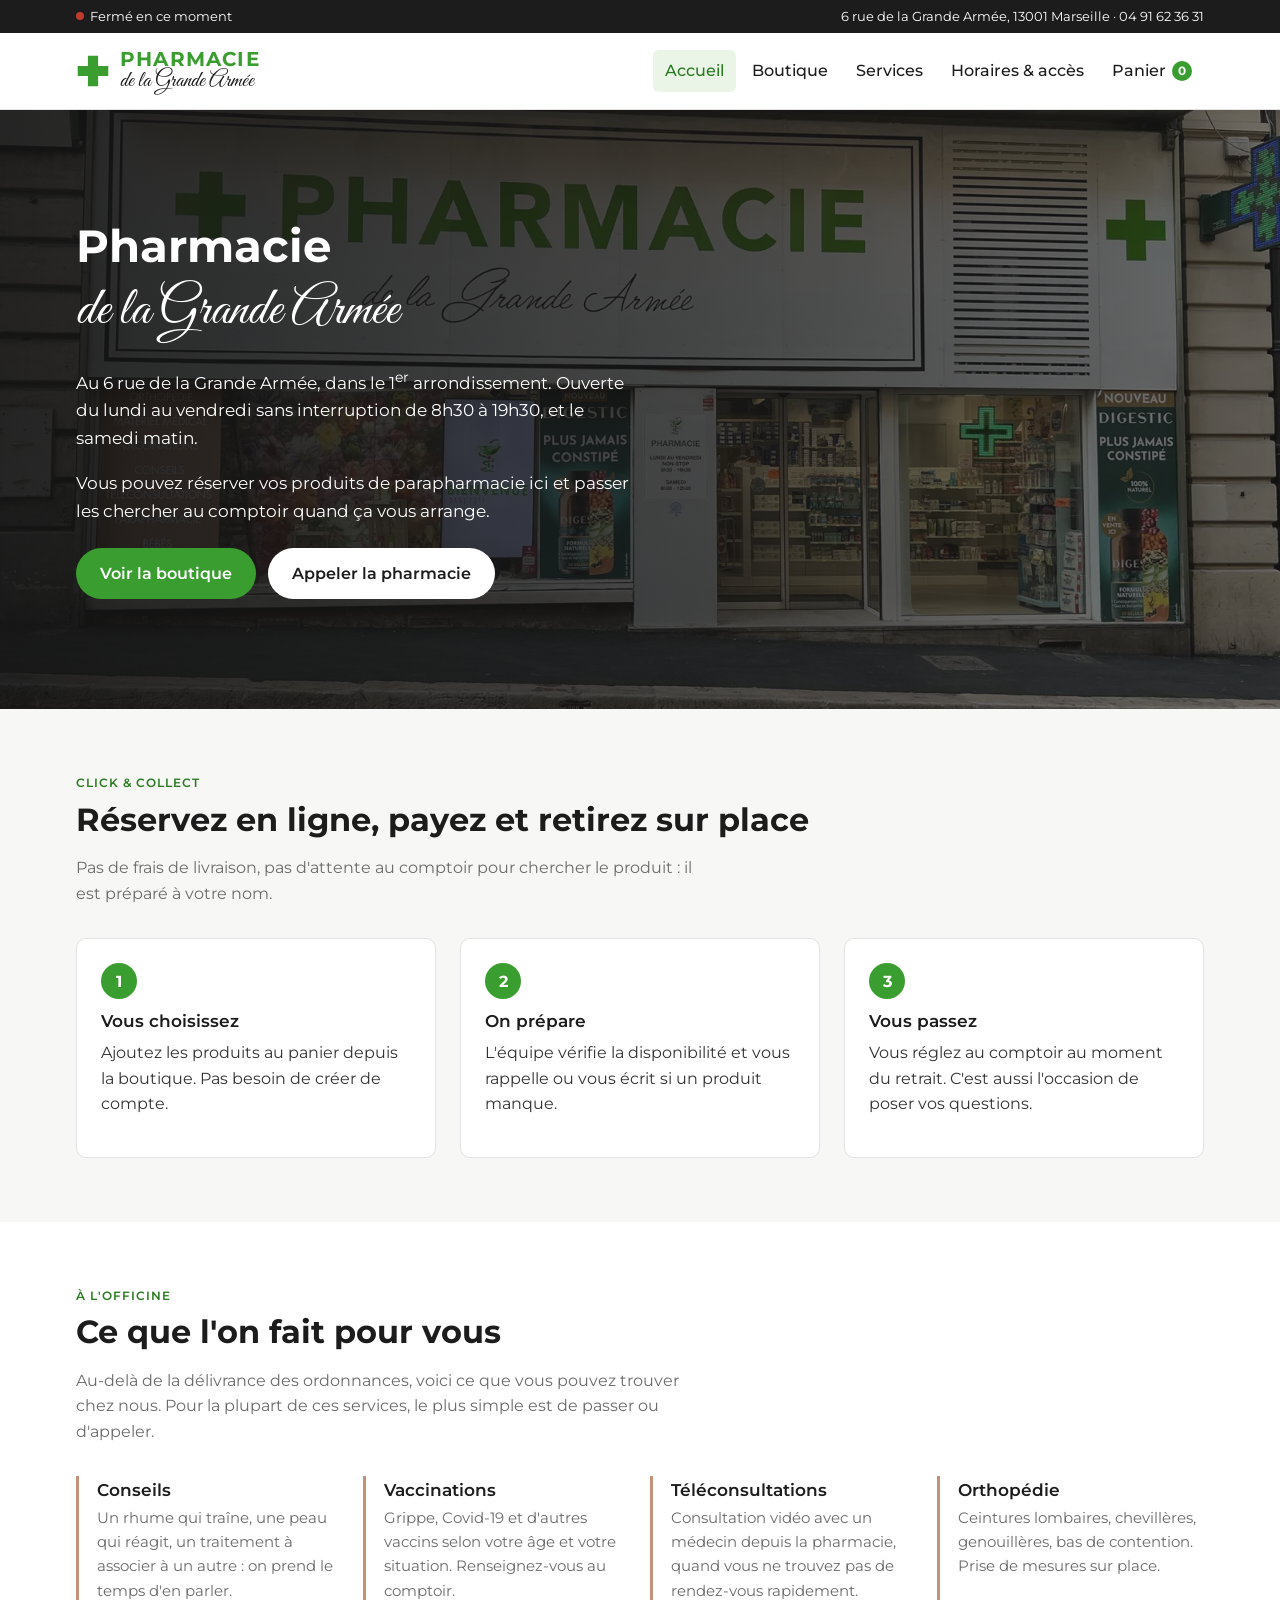
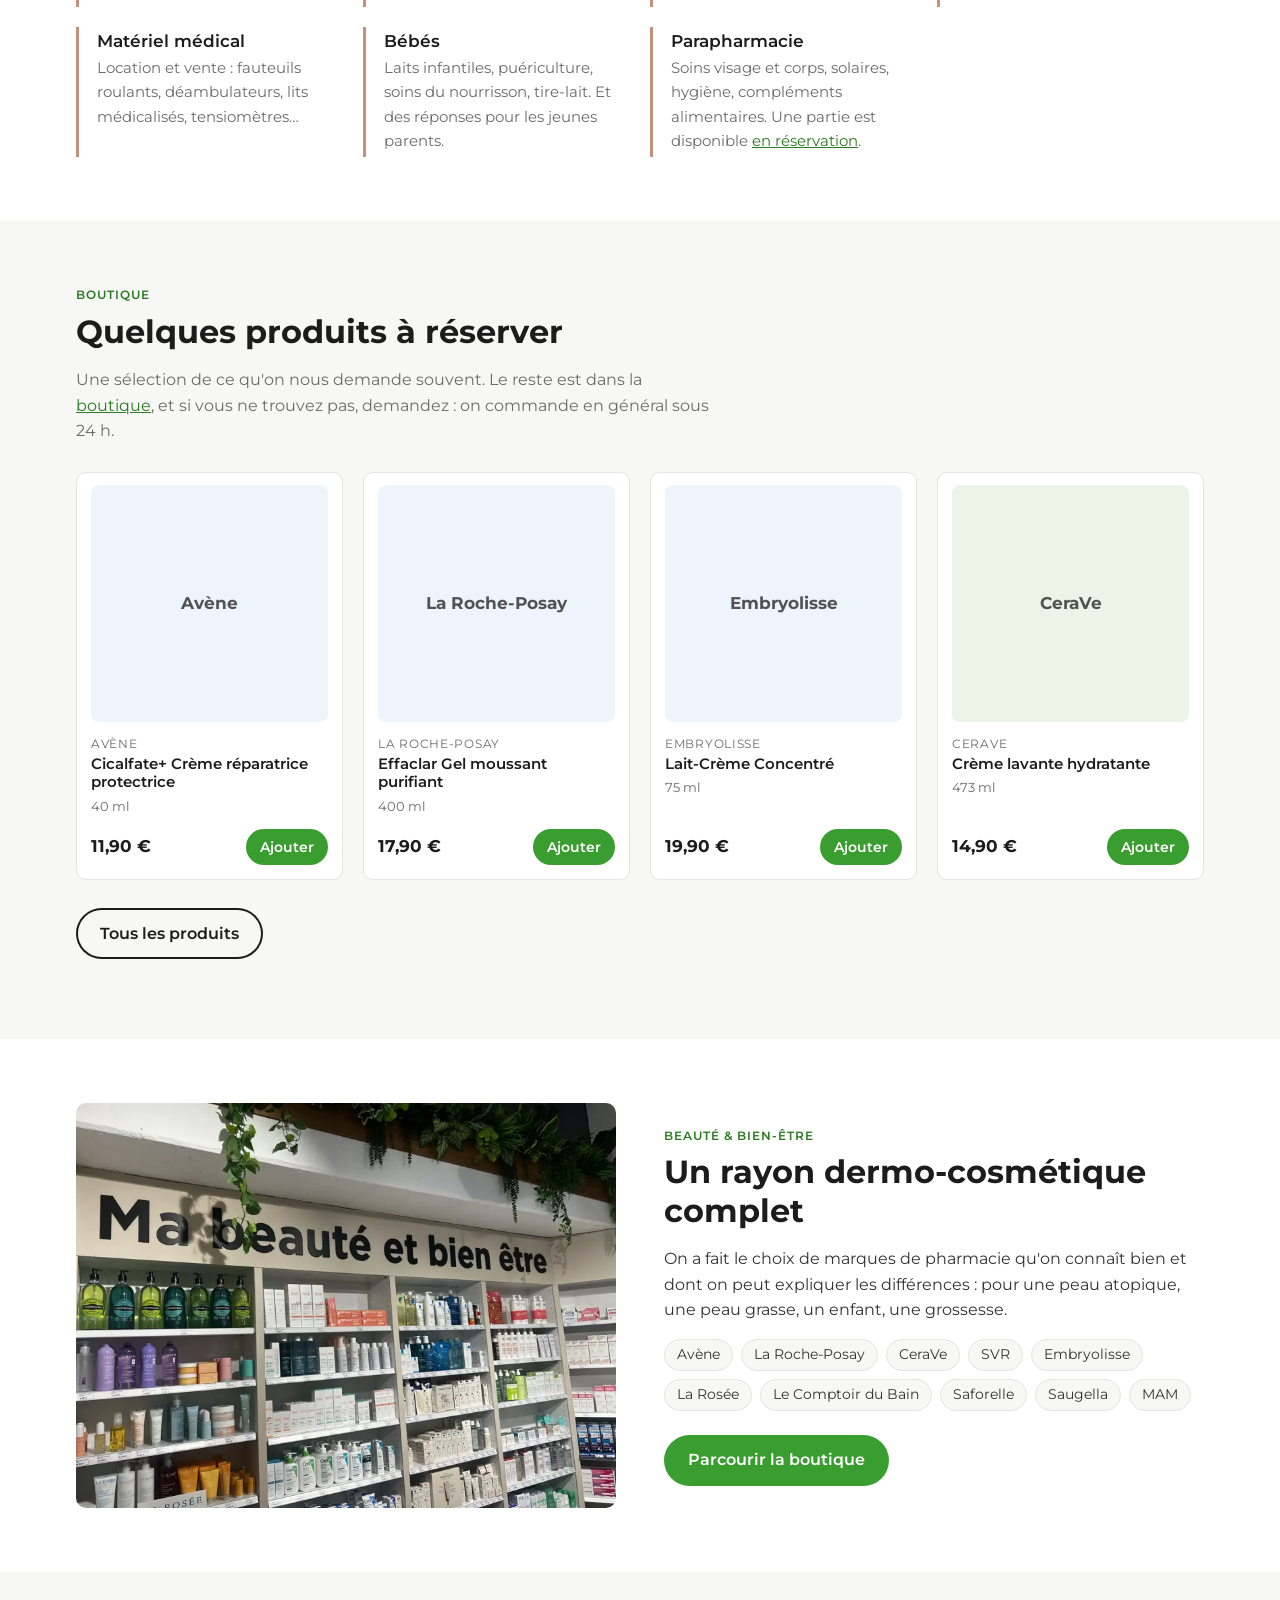
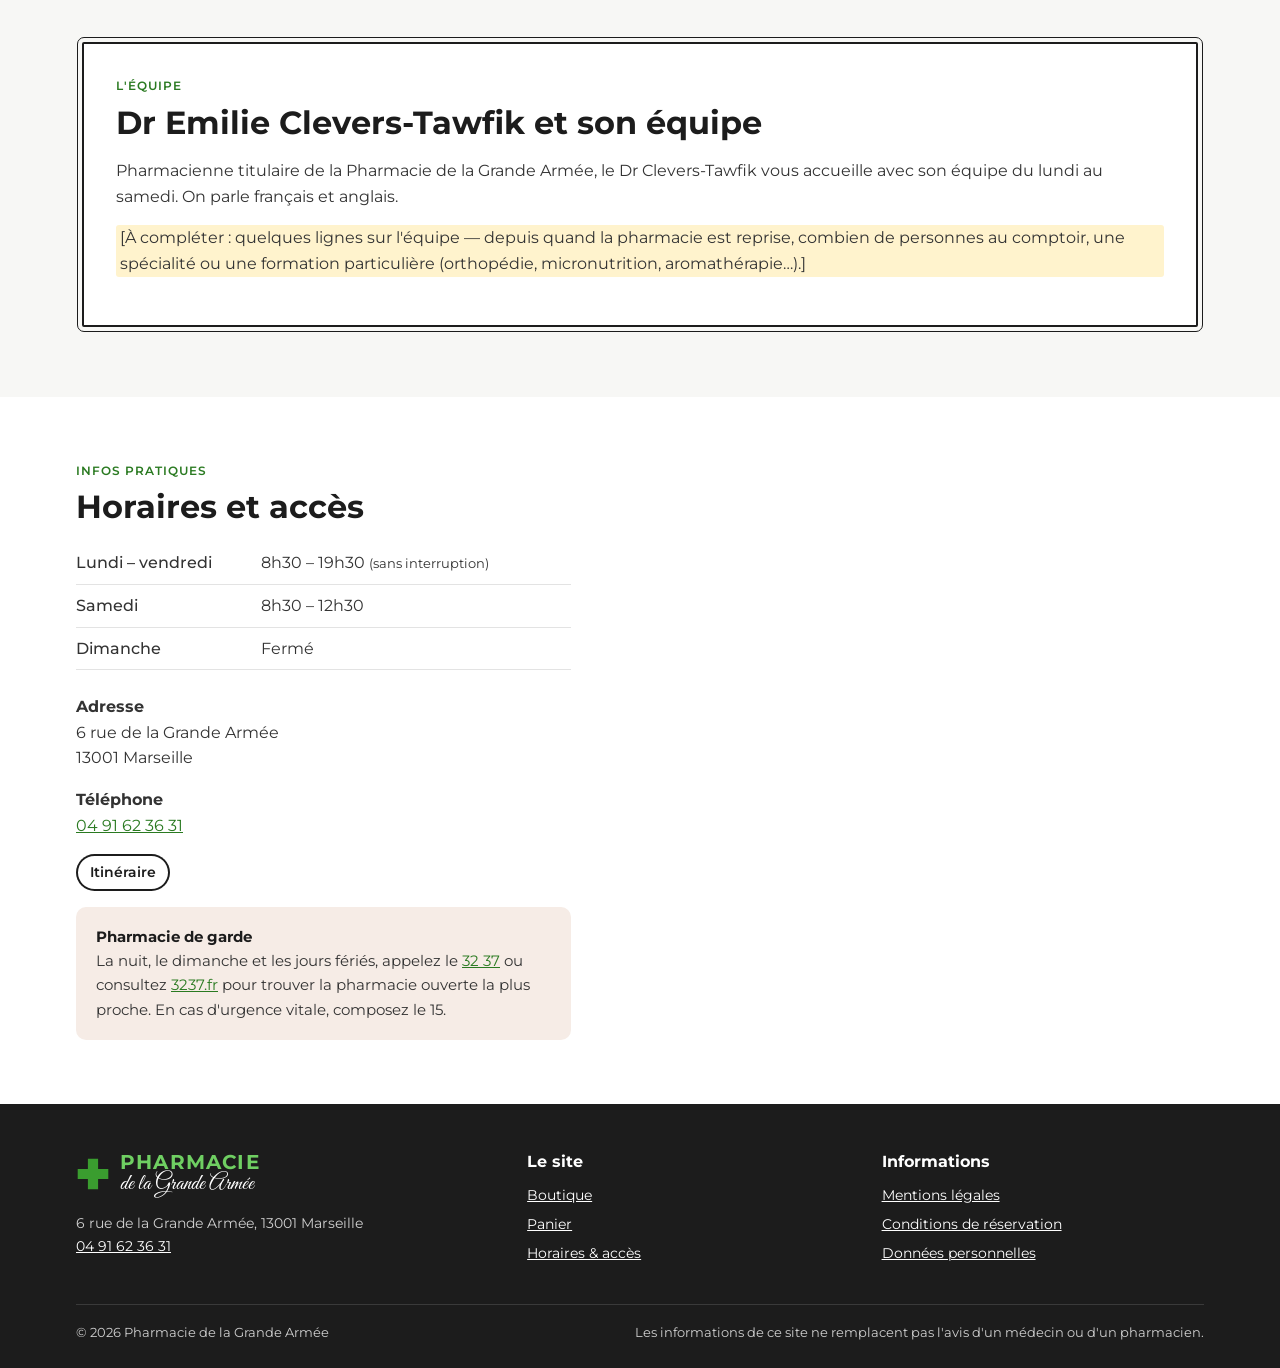
==== index.html @ 56bdc5b2 "Site de la Pharmacie de la Grande Armée : vitrine, boutique click & collect, SEO local Co-Authored-B" ====
<!doctype html>
<html lang="fr">
<head>
  <meta charset="utf-8">
  <meta name="viewport" content="width=device-width, initial-scale=1">
  <title>Pharmacie de la Grande Armée – Marseille 1er | Parapharmacie, conseils, vaccinations</title>
  <meta name="description" content="Pharmacie de la Grande Armée, 6 rue de la Grande Armée, 13001 Marseille. Ouverte du lundi au vendredi de 8h30 à 19h30 sans interruption, le samedi de 8h30 à 12h30. Parapharmacie en click & collect, vaccinations, orthopédie, téléconsultation.">
  <link rel="canonical" href="https://www.pharmacie-grande-armee-marseille.fr/">
  <meta property="og:type" content="website">
  <meta property="og:locale" content="fr_FR">
  <meta property="og:title" content="Pharmacie de la Grande Armée – Marseille 1er">
  <meta property="og:description" content="Votre pharmacie au 6 rue de la Grande Armée. Réservez vos produits en ligne, retirez-les au comptoir.">
  <meta property="og:image" content="https://www.pharmacie-grande-armee-marseille.fr/assets/img/facade-jour.jpg">
  <meta property="og:url" content="https://www.pharmacie-grande-armee-marseille.fr/">
  <meta name="theme-color" content="#3a9d2f">
  <link rel="icon" href="favicon.svg" type="image/svg+xml">
  <link rel="apple-touch-icon" href="apple-touch-icon.png">
  <link rel="manifest" href="site.webmanifest">
  <link rel="preconnect" href="https://fonts.googleapis.com">
  <link rel="preconnect" href="https://fonts.gstatic.com" crossorigin>
  <link href="https://fonts.googleapis.com/css2?family=Great+Vibes&family=Montserrat:wght@400;500;600;700&display=swap" rel="stylesheet">
  <link rel="stylesheet" href="assets/css/style.css">

  <script type="application/ld+json">
  {
    "@context": "https://schema.org",
    "@type": "Pharmacy",
    "@id": "https://www.pharmacie-grande-armee-marseille.fr/#pharmacie",
    "name": "Pharmacie de la Grande Armée",
    "url": "https://www.pharmacie-grande-armee-marseille.fr/",
    "image": "https://www.pharmacie-grande-armee-marseille.fr/assets/img/facade-jour.jpg",
    "logo": "https://www.pharmacie-grande-armee-marseille.fr/assets/img/icone-512.png",
    "telephone": "+33491623631",
    "address": {
      "@type": "PostalAddress",
      "streetAddress": "6 rue de la Grande Armée",
      "postalCode": "13001",
      "addressLocality": "Marseille",
      "addressRegion": "Provence-Alpes-Côte d'Azur",
      "addressCountry": "FR"
    },
    "openingHoursSpecification": [
      { "@type": "OpeningHoursSpecification", "dayOfWeek": ["Monday","Tuesday","Wednesday","Thursday","Friday"], "opens": "08:30", "closes": "19:30" },
      { "@type": "OpeningHoursSpecification", "dayOfWeek": "Saturday", "opens": "08:30", "closes": "12:30" }
    ],
    "availableService": [
      { "@type": "MedicalProcedure", "name": "Vaccination" },
      { "@type": "MedicalProcedure", "name": "Téléconsultation" }
    ],
    "knowsLanguage": ["fr", "en"],
    "priceRange": "€"
  }
  </script>
</head>
<body>
<a class="lien-evitement" href="#contenu">Aller au contenu</a>

<div class="bandeau-info">
  <div class="conteneur">
    <span class="statut" data-statut>Lun–ven 8h30–19h30 · sam 8h30–12h30</span>
    <span>6 rue de la Grande Armée, 13001 Marseille · <a href="tel:+33491623631">04 91 62 36 31</a></span>
  </div>
</div>

<header class="entete">
  <div class="conteneur">
    <a class="logo" href="./" aria-label="Pharmacie de la Grande Armée, accueil">
      <img class="logo-croix" src="assets/img/croix.svg" alt="" width="34" height="34">
      <span class="logo-texte"><strong>PHARMACIE</strong><em>de la Grande Armée</em></span>
    </a>
    <button class="menu-bouton" type="button" aria-controls="nav-principale" aria-expanded="false"><span></span><span></span><span></span><span class="sr-only">Menu</span></button>
    <nav class="nav" id="nav-principale" aria-label="Navigation principale">
      <ul>
        <li><a href="./" aria-current="page">Accueil</a></li>
        <li><a href="boutique.html">Boutique</a></li>
        <li><a href="./#services">Services</a></li>
        <li><a href="./#infos">Horaires &amp; accès</a></li>
        <li><a class="lien-panier" href="panier.html">Panier <span class="compteur" data-compteur hidden>0</span></a></li>
      </ul>
    </nav>
  </div>
</header>

<main id="contenu">

  <section class="heros">
    <picture>
      <source srcset="assets/img/facade-jour-800.webp 800w, assets/img/facade-jour.webp 1600w" type="image/webp" sizes="100vw">
      <img src="assets/img/facade-jour.jpg" alt="" width="1600" height="1200" fetchpriority="high">
    </picture>
    <div class="conteneur">
      <h1>Pharmacie <span class="script">de la Grande Armée</span></h1>
      <p>Au 6 rue de la Grande Armée, dans le 1<sup>er</sup> arrondissement. Ouverte du lundi au vendredi sans interruption de 8h30 à 19h30, et le samedi matin.</p>
      <p>Vous pouvez réserver vos produits de parapharmacie ici et passer les chercher au comptoir quand ça vous arrange.</p>
      <div class="actions">
        <a class="btn" href="boutique.html">Voir la boutique</a>
        <a class="btn btn-clair" href="tel:+33491623631">Appeler la pharmacie</a>
      </div>
    </div>
  </section>

  <section class="section section-douce" aria-labelledby="titre-cc">
    <div class="conteneur">
      <p class="surtitre">Click &amp; collect</p>
      <h2 id="titre-cc">Réservez en ligne, payez et retirez sur place</h2>
      <p class="intro">Pas de frais de livraison, pas d'attente au comptoir pour chercher le produit : il est préparé à votre nom.</p>
      <div class="etapes">
        <div class="etape">
          <h3>Vous choisissez</h3>
          <p>Ajoutez les produits au panier depuis la boutique. Pas besoin de créer de compte.</p>
        </div>
        <div class="etape">
          <h3>On prépare</h3>
          <p>L'équipe vérifie la disponibilité et vous rappelle ou vous écrit si un produit manque.</p>
        </div>
        <div class="etape">
          <h3>Vous passez</h3>
          <p>Vous réglez au comptoir au moment du retrait. C'est aussi l'occasion de poser vos questions.</p>
        </div>
      </div>
    </div>
  </section>

  <section class="section" id="services" aria-labelledby="titre-services">
    <div class="conteneur">
      <p class="surtitre">À l'officine</p>
      <h2 id="titre-services">Ce que l'on fait pour vous</h2>
      <p class="intro">Au-delà de la délivrance des ordonnances, voici ce que vous pouvez trouver chez nous. Pour la plupart de ces services, le plus simple est de passer ou d'appeler.</p>
      <div class="services">
        <div class="service">
          <h3>Conseils</h3>
          <p>Un rhume qui traîne, une peau qui réagit, un traitement à associer à un autre : on prend le temps d'en parler.</p>
        </div>
        <div class="service">
          <h3>Vaccinations</h3>
          <p>Grippe, Covid-19 et d'autres vaccins selon votre âge et votre situation. Renseignez-vous au comptoir.</p>
        </div>
        <div class="service">
          <h3>Téléconsultations</h3>
          <p>Consultation vidéo avec un médecin depuis la pharmacie, quand vous ne trouvez pas de rendez-vous rapidement.</p>
        </div>
        <div class="service">
          <h3>Orthopédie</h3>
          <p>Ceintures lombaires, chevillères, genouillères, bas de contention. Prise de mesures sur place.</p>
        </div>
        <div class="service">
          <h3>Matériel médical</h3>
          <p>Location et vente : fauteuils roulants, déambulateurs, lits médicalisés, tensiomètres…</p>
        </div>
        <div class="service">
          <h3>Bébés</h3>
          <p>Laits infantiles, puériculture, soins du nourrisson, tire-lait. Et des réponses pour les jeunes parents.</p>
        </div>
        <div class="service">
          <h3>Parapharmacie</h3>
          <p>Soins visage et corps, solaires, hygiène, compléments alimentaires. Une partie est disponible <a href="boutique.html">en réservation</a>.</p>
        </div>
      </div>
    </div>
  </section>

  <section class="section section-douce" aria-labelledby="titre-phares">
    <div class="conteneur">
      <p class="surtitre">Boutique</p>
      <h2 id="titre-phares">Quelques produits à réserver</h2>
      <p class="intro">Une sélection de ce qu'on nous demande souvent. Le reste est dans la <a href="boutique.html">boutique</a>, et si vous ne trouvez pas, demandez : on commande en général sous 24 h.</p>
      <div class="grille-produits" id="produits-phares" style="margin-top:28px"></div>
      <p style="margin-top:28px"><a class="btn btn-contour" href="boutique.html">Tous les produits</a></p>
    </div>
  </section>

  <section class="section" aria-labelledby="titre-beaute">
    <div class="conteneur duo">
      <picture>
        <source srcset="assets/img/rayon-beaute-800.webp 800w, assets/img/rayon-beaute.webp 1600w" type="image/webp" sizes="(max-width: 820px) 100vw, 560px">
        <img src="assets/img/rayon-beaute-800.jpg" alt="Le rayon « Ma beauté et bien-être » de la pharmacie, avec les gammes Avène, La Roche-Posay, CeraVe et SVR" width="800" height="600" loading="lazy">
      </picture>
      <div>
        <p class="surtitre">Beauté &amp; bien-être</p>
        <h2 id="titre-beaute">Un rayon dermo-cosmétique complet</h2>
        <p>On a fait le choix de marques de pharmacie qu'on connaît bien et dont on peut expliquer les différences : pour une peau atopique, une peau grasse, un enfant, une grossesse.</p>
        <ul class="marques">
          <li>Avène</li><li>La Roche-Posay</li><li>CeraVe</li><li>SVR</li><li>Embryolisse</li><li>La Rosée</li><li>Le Comptoir du Bain</li><li>Saforelle</li><li>Saugella</li><li>MAM</li>
        </ul>
        <a class="btn" href="boutique.html">Parcourir la boutique</a>
      </div>
    </div>
  </section>

  <section class="section section-douce" aria-labelledby="titre-equipe">
    <div class="conteneur">
      <div class="cadre">
        <p class="surtitre">L'équipe</p>
        <h2 id="titre-equipe">Dr Emilie Clevers-Tawfik et son équipe</h2>
        <p>Pharmacienne titulaire de la Pharmacie de la Grande Armée, le Dr Clevers-Tawfik vous accueille avec son équipe du lundi au samedi. On parle français et anglais.</p>
        <p class="a-completer">[À compléter : quelques lignes sur l'équipe — depuis quand la pharmacie est reprise, combien de personnes au comptoir, une spécialité ou une formation particulière (orthopédie, micronutrition, aromathérapie…).]</p>
      </div>
    </div>
  </section>

  <section class="section" id="infos" aria-labelledby="titre-infos">
    <div class="conteneur infos">
      <div>
        <p class="surtitre">Infos pratiques</p>
        <h2 id="titre-infos">Horaires et accès</h2>
        <table class="horaires">
          <caption class="sr-only">Horaires d'ouverture</caption>
          <tbody>
            <tr><th scope="row">Lundi – vendredi</th><td>8h30 – 19h30 <small>(sans interruption)</small></td></tr>
            <tr><th scope="row">Samedi</th><td>8h30 – 12h30</td></tr>
            <tr><th scope="row">Dimanche</th><td>Fermé</td></tr>
          </tbody>
        </table>
        <p><strong>Adresse</strong><br>6 rue de la Grande Armée<br>13001 Marseille</p>
        <p><strong>Téléphone</strong><br><a href="tel:+33491623631">04 91 62 36 31</a></p>
        <p><a class="btn btn-contour btn-petit" href="https://www.google.com/maps/dir/?api=1&amp;destination=Pharmacie+de+la+Grande+Arm%C3%A9e%2C+6+rue+de+la+Grande+Arm%C3%A9e%2C+13001+Marseille" target="_blank" rel="noopener">Itinéraire</a></p>
        <div class="encart">
          <strong>Pharmacie de garde</strong><br>
          La nuit, le dimanche et les jours fériés, appelez le <a href="tel:3237">32 37</a> ou consultez <a href="https://www.3237.fr" target="_blank" rel="noopener">3237.fr</a> pour trouver la pharmacie ouverte la plus proche. En cas d'urgence vitale, composez le 15.
        </div>
      </div>
      <iframe class="carte-plan" title="Plan d'accès à la Pharmacie de la Grande Armée" loading="lazy" referrerpolicy="no-referrer-when-downgrade"
        src="https://www.google.com/maps?q=6+rue+de+la+Grande+Arm%C3%A9e,+13001+Marseille&amp;output=embed"></iframe>
    </div>
  </section>

</main>

<footer class="pied">
  <div class="conteneur">
    <div class="grille">
      <div>
        <a class="logo" href="./"><img class="logo-croix" src="assets/img/croix.svg" alt="" width="34" height="34"><span class="logo-texte"><strong>PHARMACIE</strong><em>de la Grande Armée</em></span></a>
        <p style="margin-top:16px">6 rue de la Grande Armée, 13001 Marseille<br><a href="tel:+33491623631">04 91 62 36 31</a></p>
      </div>
      <div>
        <h2>Le site</h2>
        <ul>
          <li><a href="boutique.html">Boutique</a></li>
          <li><a href="panier.html">Panier</a></li>
          <li><a href="./#infos">Horaires &amp; accès</a></li>
        </ul>
      </div>
      <div>
        <h2>Informations</h2>
        <ul>
          <li><a href="mentions-legales.html">Mentions légales</a></li>
          <li><a href="cgv.html">Conditions de réservation</a></li>
          <li><a href="confidentialite.html">Données personnelles</a></li>
        </ul>
      </div>
    </div>
    <div class="bas">
      <span>© <span data-annee>2026</span> Pharmacie de la Grande Armée</span>
      <span>Les informations de ce site ne remplacent pas l'avis d'un médecin ou d'un pharmacien.</span>
    </div>
  </div>
</footer>

<script src="assets/js/config.js"></script>
<script src="assets/js/products.js"></script>
<script src="assets/js/main.js"></script>
</body>
</html>
---- assets/css/style.css ----
/* Pharmacie de la Grande Armée — feuille de style
   Couleurs reprises de l'enseigne : vert croix, blanc, filet noir, panneau terracotta de la vitrine. */

:root {
  --vert: #3a9d2f;
  --vert-fonce: #2a7a21;
  --vert-clair: #eaf5e7;
  --terracotta: #c4917a;
  --terracotta-clair: #f6ece6;
  --encre: #1c1c1c;
  --texte: #333;
  --gris: #6b6b6b;
  --ligne: #e3e3e3;
  --fond: #fff;
  --fond-doux: #f7f7f5;
  --rayon: 10px;
  --largeur: 1160px;
  --police: "Montserrat", system-ui, -apple-system, "Segoe UI", Roboto, sans-serif;
  --script: "Great Vibes", "Brush Script MT", cursive;
}

*, *::before, *::after { box-sizing: border-box; }
html { scroll-behavior: smooth; }
body {
  margin: 0;
  font-family: var(--police);
  color: var(--texte);
  background: var(--fond);
  line-height: 1.6;
  font-size: 16px;
  -webkit-font-smoothing: antialiased;
}
img { max-width: 100%; height: auto; display: block; }
a { color: var(--vert-fonce); }
h1, h2, h3 { color: var(--encre); line-height: 1.2; margin: 0 0 .5em; }
h1 { font-size: clamp(1.8rem, 4vw, 2.8rem); font-weight: 700; }
h2 { font-size: clamp(1.4rem, 3vw, 2rem); font-weight: 700; }
h3 { font-size: 1.05rem; font-weight: 600; }
p { margin: 0 0 1em; }

.conteneur { max-width: var(--largeur); margin: 0 auto; padding: 0 16px; }
.section { padding: 64px 0; }
.section-douce { background: var(--fond-doux); }
.surtitre { color: var(--vert-fonce); font-weight: 600; text-transform: uppercase; letter-spacing: .08em; font-size: .78rem; margin-bottom: .6em; }
.intro { max-width: 640px; color: var(--gris); }
.sr-only { position: absolute; width: 1px; height: 1px; overflow: hidden; clip: rect(0 0 0 0); white-space: nowrap; }
.lien-evitement { position: absolute; left: -999px; top: 8px; background: var(--encre); color: #fff; padding: 8px 12px; z-index: 100; }
.lien-evitement:focus { left: 8px; }

/* Boutons */
.btn {
  display: inline-flex; align-items: center; justify-content: center; gap: .4em;
  background: var(--vert); color: #fff; border: 0; border-radius: 999px;
  padding: .8em 1.5em; font: inherit; font-weight: 600; text-decoration: none; cursor: pointer;
  transition: background .15s;
}
.btn:hover { background: var(--vert-fonce); }
.btn:disabled { opacity: .7; cursor: default; }
.btn-contour { background: transparent; color: var(--encre); box-shadow: inset 0 0 0 2px var(--encre); }
.btn-contour:hover { background: var(--encre); color: #fff; }
.btn-clair { background: #fff; color: var(--encre); }
.btn-clair:hover { background: var(--vert-clair); }
.btn-petit { padding: .5em 1em; font-size: .88rem; }
:focus-visible { outline: 3px solid var(--vert); outline-offset: 2px; }

/* En-tête */
.bandeau-info { background: var(--encre); color: #fff; font-size: .82rem; }
.bandeau-info .conteneur { display: flex; flex-wrap: wrap; gap: 4px 20px; justify-content: space-between; padding-top: 6px; padding-bottom: 6px; }
.bandeau-info a { color: #fff; text-decoration: none; }
.statut::before { content: ""; display: inline-block; width: 8px; height: 8px; border-radius: 50%; background: #c0392b; margin-right: 6px; vertical-align: 1px; }
.statut.ouvert::before { background: #5fd35a; }

.entete { position: sticky; top: 0; z-index: 50; background: #fff; border-bottom: 1px solid var(--ligne); }
.entete .conteneur { display: flex; align-items: center; justify-content: space-between; gap: 16px; min-height: 76px; }
.logo { display: flex; align-items: center; gap: 10px; text-decoration: none; color: var(--encre); }
.logo-croix { width: 34px; height: 34px; flex: none; }
.logo-texte { display: flex; flex-direction: column; line-height: 1; }
.logo-texte strong { color: var(--vert); font-size: 1.25rem; letter-spacing: .06em; font-weight: 700; }
.logo-texte em { font-family: var(--script); font-style: normal; font-size: 1.35rem; color: var(--encre); margin-top: 2px; }

.nav ul { list-style: none; display: flex; gap: 4px; margin: 0; padding: 0; align-items: center; }
.nav a { display: block; padding: 8px 12px; text-decoration: none; color: var(--encre); font-weight: 500; border-radius: 6px; }
.nav a:hover, .nav a[aria-current="page"] { color: var(--vert-fonce); background: var(--vert-clair); }
.lien-panier { position: relative; display: inline-flex !important; align-items: center; gap: 6px; }
.compteur { background: var(--vert); color: #fff; border-radius: 999px; font-size: .72rem; font-weight: 700; min-width: 20px; height: 20px; padding: 0 6px; display: inline-flex; align-items: center; justify-content: center; }
.menu-bouton { display: none; background: none; border: 0; padding: 8px; cursor: pointer; }
.menu-bouton span { display: block; width: 24px; height: 2px; background: var(--encre); margin: 5px 0; }

@media (max-width: 820px) {
  .menu-bouton { display: block; }
  .nav { position: absolute; left: 0; right: 0; top: 100%; background: #fff; border-bottom: 1px solid var(--ligne); display: none; }
  .nav.ouverte { display: block; }
  .nav ul { flex-direction: column; align-items: stretch; padding: 8px 16px 16px; }
}

/* Héros */
.heros { position: relative; color: #fff; background: #222; overflow: hidden; }
.heros picture img { position: absolute; inset: 0; width: 100%; height: 100%; object-fit: cover; opacity: .5; }
.heros::after { content: ""; position: absolute; inset: 0; background: linear-gradient(90deg, rgba(20,20,20,.85) 0%, rgba(20,20,20,.55) 55%, rgba(20,20,20,.15) 100%); }
.heros .conteneur { z-index: 1; }
.heros .conteneur { position: relative; padding-top: 110px; padding-bottom: 110px; }
.heros h1 { color: #fff; max-width: 680px; }
.heros h1 .script { display: block; font-family: var(--script); font-weight: 400; font-size: 1.2em; margin-top: .1em; }
.heros p { max-width: 560px; font-size: 1.08rem; }
.heros .actions { display: flex; flex-wrap: wrap; gap: 12px; margin-top: 24px; }

/* Étapes click & collect */
.etapes { display: grid; grid-template-columns: repeat(3, 1fr); gap: 24px; counter-reset: etape; margin-top: 32px; }
.etape { background: #fff; border: 1px solid var(--ligne); border-radius: var(--rayon); padding: 24px; position: relative; }
.etape::before { counter-increment: etape; content: counter(etape); display: inline-flex; width: 36px; height: 36px; border-radius: 50%; background: var(--vert); color: #fff; font-weight: 700; align-items: center; justify-content: center; margin-bottom: 12px; }
@media (max-width: 760px) { .etapes { grid-template-columns: 1fr; } }

/* Services */
.services { display: grid; grid-template-columns: repeat(auto-fill, minmax(240px, 1fr)); gap: 20px; margin-top: 32px; }
.service { border-left: 3px solid var(--terracotta); padding: 4px 0 4px 18px; }
.service h3 { margin-bottom: .3em; }
.service p { color: var(--gris); font-size: .95rem; margin: 0; }

/* Cartes produit */
.grille-produits { display: grid; grid-template-columns: repeat(auto-fill, minmax(210px, 1fr)); gap: 20px; }
.carte-produit { background: #fff; border: 1px solid var(--ligne); border-radius: var(--rayon); display: flex; flex-direction: column; overflow: hidden; transition: box-shadow .15s; }
.carte-produit:hover { box-shadow: 0 6px 20px rgba(0,0,0,.07); }
.carte-lien { text-decoration: none; color: inherit; padding: 12px 14px 0; flex: 1; }
.carte-visuel { aspect-ratio: 1; border-radius: 8px; overflow: hidden; margin-bottom: 12px; background: var(--fond-doux); }
.carte-visuel img { width: 100%; height: 100%; object-fit: contain; }
.carte-marque { font-size: .75rem; text-transform: uppercase; letter-spacing: .06em; color: var(--gris); margin: 0 0 2px; }
.carte-nom { font-size: .95rem; margin: 0 0 4px; }
.carte-format { font-size: .82rem; color: var(--gris); margin: 0; }
.carte-bas { display: flex; align-items: center; justify-content: space-between; padding: 12px 14px 14px; gap: 8px; }
.prix { font-weight: 700; color: var(--encre); font-size: 1.05rem; }

.visuel-vide { width: 100%; height: 100%; display: flex; align-items: center; justify-content: center; text-align: center; padding: 12px; }
.visuel-vide span { font-weight: 700; font-size: 1.05rem; color: var(--encre); opacity: .75; }
.cat-visage { background: #eef4fb; }
.cat-corps { background: var(--vert-clair); }
.cat-cheveux { background: #f1eefa; }
.cat-solaire { background: #fff4e0; }
.cat-bebe { background: #fdeef2; }
.cat-intime { background: #f4f0ec; }
.cat-complements { background: #e7f2ef; }
.cat-tests { background: var(--terracotta-clair); }

/* Bloc photo + texte */
.duo { display: grid; grid-template-columns: 1fr 1fr; gap: 48px; align-items: center; }
.duo img { border-radius: var(--rayon); }
@media (max-width: 820px) { .duo { grid-template-columns: 1fr; gap: 24px; } }

.marques { display: flex; flex-wrap: wrap; gap: 8px; padding: 0; list-style: none; margin: 16px 0 24px; }
.marques li { background: var(--fond-doux); border: 1px solid var(--ligne); border-radius: 999px; padding: 4px 12px; font-size: .85rem; }

/* Cadre façon enseigne (double filet noir) */
.cadre { border: 2px solid var(--encre); outline: 1px solid var(--encre); outline-offset: 4px; padding: 32px; border-radius: 2px; background: #fff; margin: 6px; }

/* Infos pratiques */
.infos { display: grid; grid-template-columns: 1fr 1.2fr; gap: 40px; }
@media (max-width: 820px) { .infos { grid-template-columns: 1fr; } }
table.horaires { border-collapse: collapse; width: 100%; margin-bottom: 1.5em; }
table.horaires th, table.horaires td { text-align: left; padding: 8px 0; border-bottom: 1px solid var(--ligne); }
table.horaires th { font-weight: 500; }
.carte-plan { width: 100%; min-height: 360px; height: 100%; border: 0; border-radius: var(--rayon); }
.encart { background: var(--terracotta-clair); border-radius: var(--rayon); padding: 18px 20px; margin-top: 16px; font-size: .95rem; }
.encart strong { color: var(--encre); }

/* Boutique */
.outils-boutique { display: flex; flex-wrap: wrap; gap: 12px; align-items: center; margin-bottom: 20px; }
.outils-boutique input[type="search"], .outils-boutique select {
  font: inherit; padding: .6em .9em; border: 1px solid #ccc; border-radius: 8px; background: #fff;
}
.outils-boutique input[type="search"] { flex: 1 1 240px; }
.filtres { display: flex; flex-wrap: wrap; gap: 8px; margin-bottom: 24px; }
.filtre { font: inherit; font-size: .88rem; background: #fff; border: 1px solid #ccc; border-radius: 999px; padding: .4em 1em; cursor: pointer; }
.filtre[aria-pressed="true"] { background: var(--encre); color: #fff; border-color: var(--encre); }
.resultat-vide { color: var(--gris); padding: 40px 0; }

/* Fiche produit */
.fiche { display: grid; grid-template-columns: 1fr 1fr; gap: 48px; align-items: start; }
.fiche .carte-visuel { max-width: 460px; }
.fiche .prix { font-size: 1.6rem; }
.fil { font-size: .85rem; color: var(--gris); margin-bottom: 24px; }
.fil a { color: var(--gris); }
.qte { display: inline-flex; align-items: center; border: 1px solid #ccc; border-radius: 999px; overflow: hidden; }
.qte button { background: none; border: 0; width: 36px; height: 36px; font-size: 1.1rem; cursor: pointer; }
.qte input { width: 40px; text-align: center; border: 0; font: inherit; -moz-appearance: textfield; }
.qte input::-webkit-inner-spin-button { -webkit-appearance: none; }
.achat { display: flex; flex-wrap: wrap; gap: 12px; align-items: center; margin: 20px 0; }
@media (max-width: 760px) { .fiche { grid-template-columns: 1fr; gap: 24px; } }

/* Panier */
.panier { display: grid; grid-template-columns: 1.4fr 1fr; gap: 40px; align-items: start; }
@media (max-width: 900px) { .panier { grid-template-columns: 1fr; } }
.ligne-panier { display: grid; grid-template-columns: 64px 1fr auto; gap: 14px; align-items: center; padding: 14px 0; border-bottom: 1px solid var(--ligne); }
.ligne-panier .carte-visuel { margin: 0; width: 64px; }
.ligne-panier .visuel-vide span { font-size: .6rem; }
.ligne-panier h3 { font-size: .95rem; margin: 0; }
.ligne-panier .droite { text-align: right; display: flex; flex-direction: column; align-items: flex-end; gap: 6px; }
.lien-retirer { background: none; border: 0; color: var(--gris); font: inherit; font-size: .8rem; text-decoration: underline; cursor: pointer; padding: 0; }
.total { display: flex; justify-content: space-between; font-size: 1.2rem; font-weight: 700; padding: 18px 0; }
.boite { background: var(--fond-doux); border-radius: var(--rayon); padding: 24px; }
.formulaire label { display: block; font-weight: 500; font-size: .9rem; margin: 14px 0 4px; }
.formulaire input, .formulaire textarea, .formulaire select { width: 100%; font: inherit; padding: .65em .8em; border: 1px solid #ccc; border-radius: 8px; background: #fff; }
.formulaire .case { display: flex; gap: 10px; align-items: flex-start; font-weight: 400; font-size: .85rem; }
.formulaire .case input { width: auto; margin-top: 4px; }
.formulaire .btn { width: 100%; margin-top: 18px; }
.deux-colonnes { display: grid; grid-template-columns: 1fr 1fr; gap: 0 12px; }
@media (max-width: 480px) { .deux-colonnes { grid-template-columns: 1fr; } }
.message { border-radius: var(--rayon); padding: 18px 20px; margin-bottom: 20px; }
.message-ok { background: var(--vert-clair); border: 1px solid #bfe0b9; }
.message-erreur { background: #fdecea; border: 1px solid #f3c1bb; }
.note { font-size: .82rem; color: var(--gris); }

/* Pages de texte */
.texte { max-width: 760px; }
.texte h2 { font-size: 1.25rem; margin-top: 1.8em; }
.a-completer { background: #fff3cd; padding: 0 4px; border-radius: 3px; }

/* Pied de page */
.pied { background: var(--encre); color: #cfcfcf; padding: 48px 0 24px; font-size: .9rem; }
.pied a { color: #fff; }
.pied .grille { display: grid; grid-template-columns: 1.3fr 1fr 1fr; gap: 32px; }
.pied h2 { color: #fff; font-size: 1rem; margin-bottom: .8em; }
.pied ul { list-style: none; padding: 0; margin: 0; }
.pied li { margin-bottom: 6px; }
.pied .bas { border-top: 1px solid #3a3a3a; margin-top: 32px; padding-top: 18px; font-size: .8rem; display: flex; flex-wrap: wrap; justify-content: space-between; gap: 8px; }
.pied .logo-texte strong { color: #6fcf62; }
.pied .logo-texte em { color: #fff; }
@media (max-width: 760px) { .pied .grille { grid-template-columns: 1fr; } }
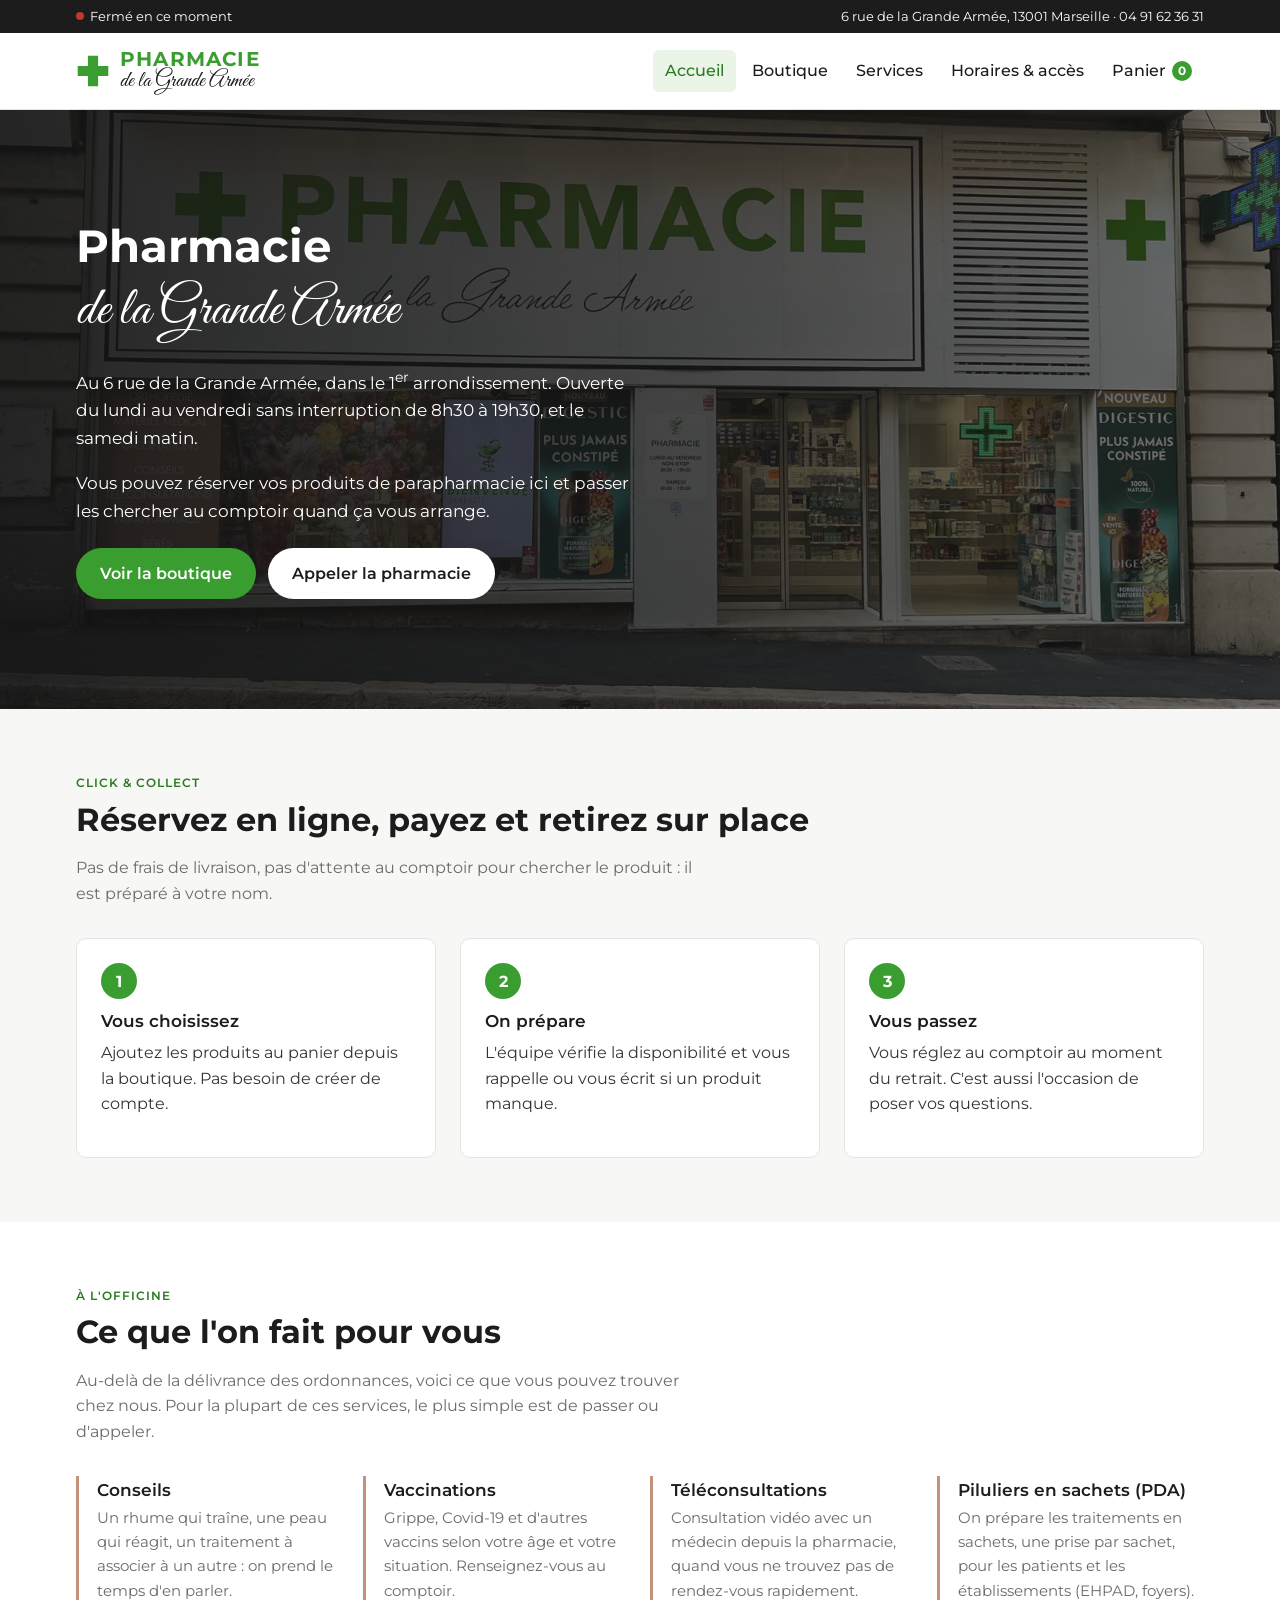
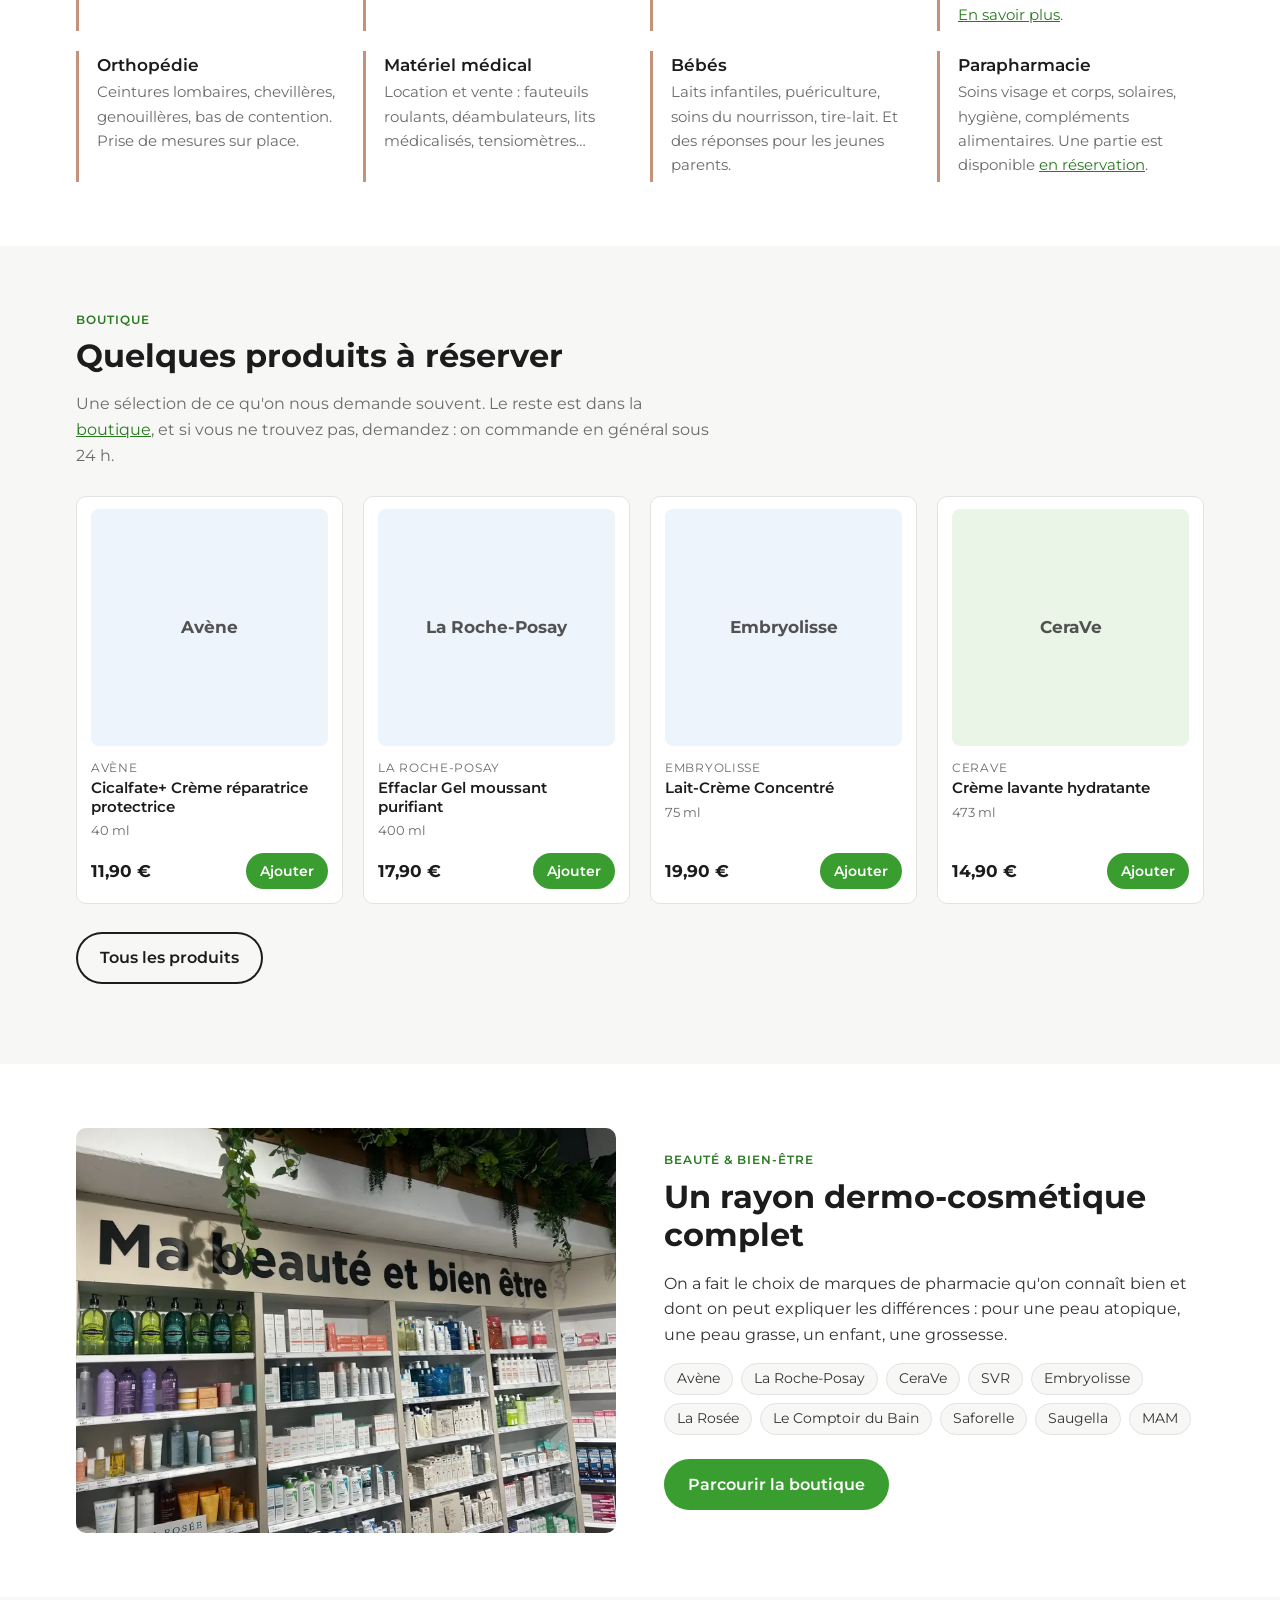
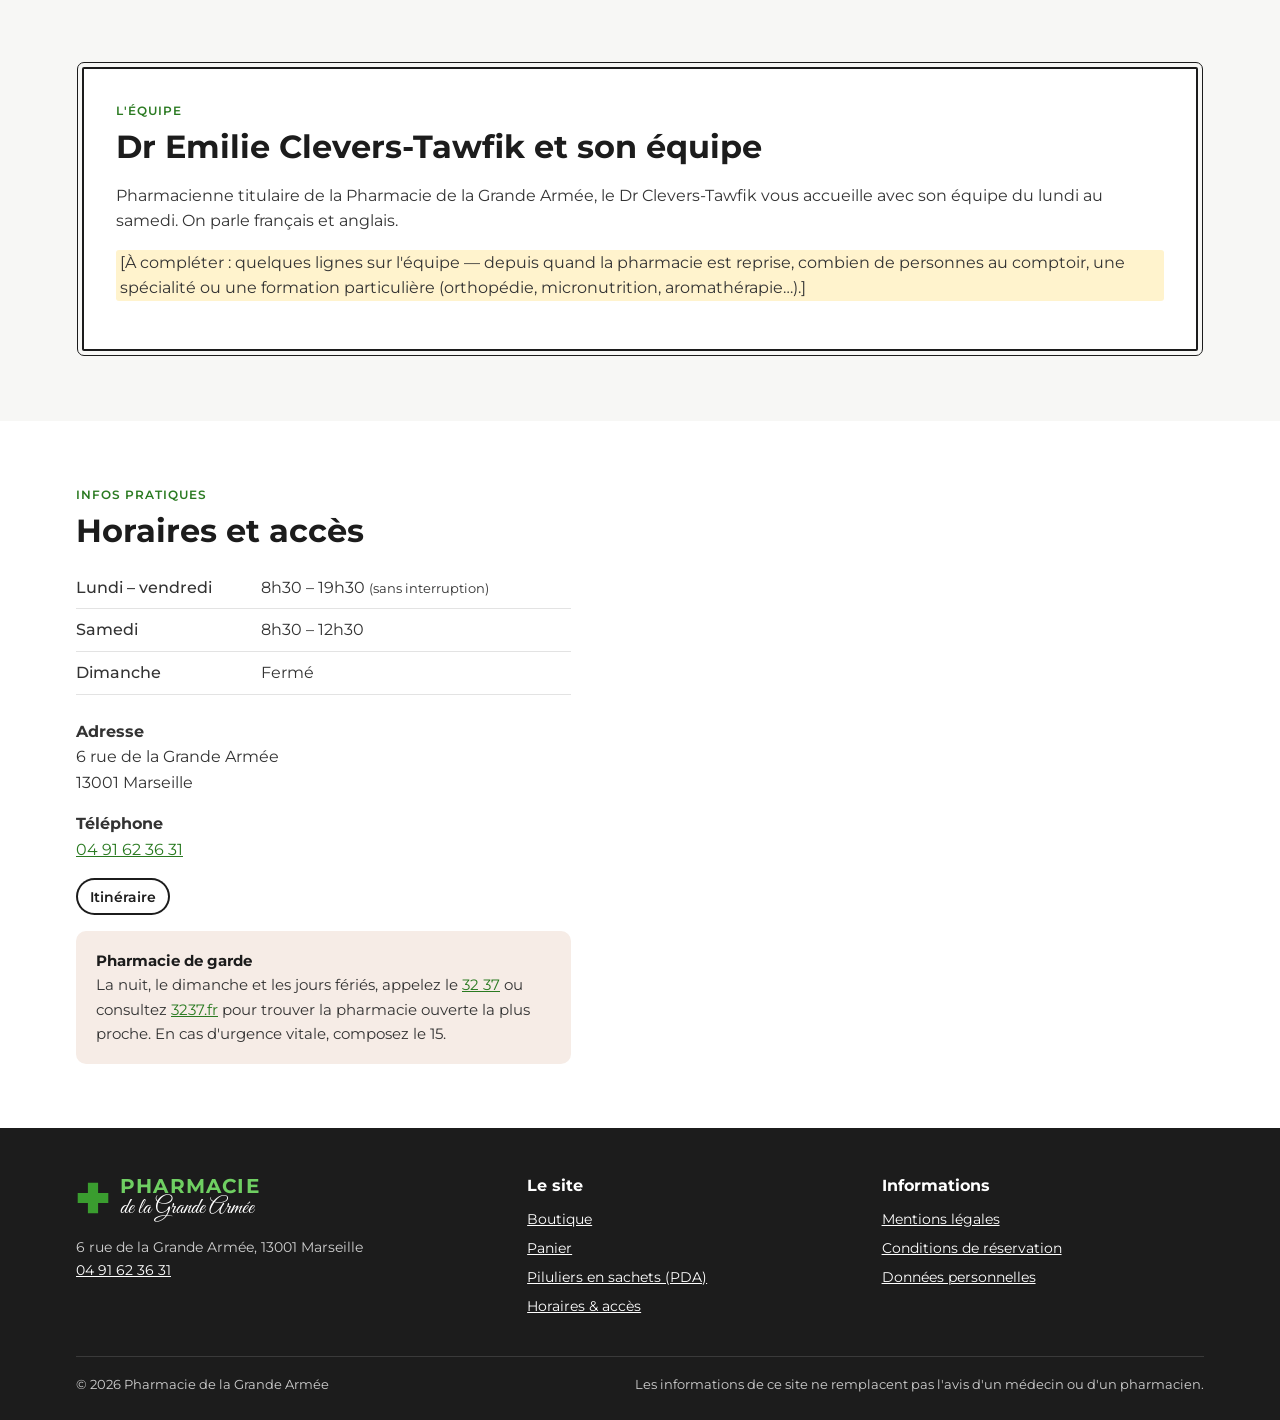
==== commit 79e70a0c: "Ajout de la page Piluliers en sachets (PDA) et de l'e-mail de la pharmacie Co-Authored-By: Claude Op" ====
--- a/index.html
+++ b/index.html
@@ -31,6 +31,7 @@
     "image": "https://www.pharmacie-grande-armee-marseille.fr/assets/img/facade-jour.jpg",
     "logo": "https://www.pharmacie-grande-armee-marseille.fr/assets/img/icone-512.png",
     "telephone": "+33491623631",
+    "email": "pharmacie@grande-armee.com",
     "address": {
       "@type": "PostalAddress",
       "streetAddress": "6 rue de la Grande Armée",
@@ -45,7 +46,8 @@
     ],
     "availableService": [
       { "@type": "MedicalProcedure", "name": "Vaccination" },
-      { "@type": "MedicalProcedure", "name": "Téléconsultation" }
+      { "@type": "MedicalProcedure", "name": "Téléconsultation" },
+      { "@type": "MedicalProcedure", "name": "Préparation des doses à administrer (PDA)" }
     ],
     "knowsLanguage": ["fr", "en"],
     "priceRange": "€"
@@ -140,6 +142,10 @@
           <p>Consultation vidéo avec un médecin depuis la pharmacie, quand vous ne trouvez pas de rendez-vous rapidement.</p>
         </div>
         <div class="service">
+          <h3>Piluliers en sachets (PDA)</h3>
+          <p>On prépare les traitements en sachets, une prise par sachet, pour les patients et les établissements (EHPAD, foyers). <a href="pda.html">En savoir plus</a>.</p>
+        </div>
+        <div class="service">
           <h3>Orthopédie</h3>
           <p>Ceintures lombaires, chevillères, genouillères, bas de contention. Prise de mesures sur place.</p>
         </div>
@@ -238,6 +244,7 @@
         <ul>
           <li><a href="boutique.html">Boutique</a></li>
           <li><a href="panier.html">Panier</a></li>
+          <li><a href="pda.html">Piluliers en sachets (PDA)</a></li>
           <li><a href="./#infos">Horaires &amp; accès</a></li>
         </ul>
       </div>
